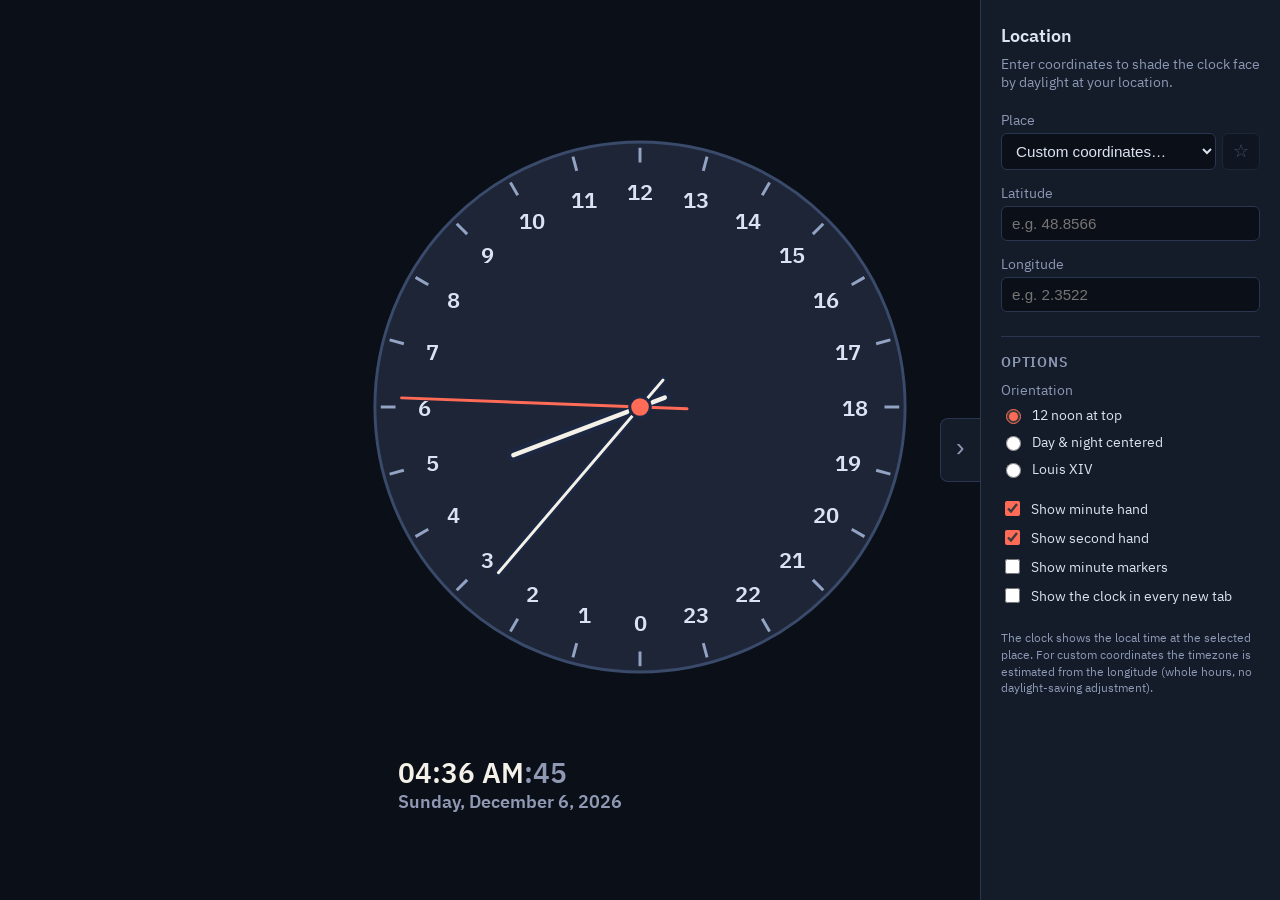
==== clock-extension/newtab.html @ 4c96cc44 "intiial pass at new face" ====
<!DOCTYPE html>
<html lang="en">
<head>
  <meta charset="UTF-8">
  <meta name="viewport" content="width=device-width, initial-scale=1.0">
  <title>24-Hour Clock</title>
  <link rel="stylesheet" href="css/newtab.css">
</head>
<body>
  <main class="clock-area">
    <svg id="clock" viewBox="0 0 440 440" role="img" aria-label="24-hour analog clock with day and night shading">
      <!-- Base face: night is the default; the daylight wedge is painted on top -->
      <circle id="face-base" cx="220" cy="220" r="180" fill="#12233f"></circle>
      <path id="day-wedge" d="" fill="#f4f1e8" visibility="hidden"></path>
      <circle id="face-rim" cx="220" cy="220" r="180" fill="none" stroke="#3a4a6b" stroke-width="2"></circle>
      <g id="sun-markers"></g>
      <g id="minute-ticks"></g>
      <g id="ticks"></g>
      <g id="numerals"></g>
      <!-- Louis XIV wake/sleep lines: over the day/night fill, under the hands -->
      <g id="wake-sleep-lines"></g>
      <g id="hand-hour">
        <line x1="220" y1="238" x2="220" y2="128" stroke="#1c2742" stroke-width="9" stroke-linecap="round"></line>
        <line x1="220" y1="238" x2="220" y2="128" stroke="#f4f1e8" stroke-width="3" stroke-linecap="round"></line>
      </g>
      <g id="hand-minute">
        <line x1="220" y1="244" x2="220" y2="72" stroke="#1c2742" stroke-width="6" stroke-linecap="round"></line>
        <line x1="220" y1="244" x2="220" y2="72" stroke="#f4f1e8" stroke-width="2" stroke-linecap="round"></line>
      </g>
      <g id="hand-second">
        <line x1="220" y1="252" x2="220" y2="58" stroke="#ff6b57" stroke-width="2" stroke-linecap="round"></line>
      </g>
      <circle id="hub" cx="220" cy="220" r="7" fill="#ff6b57" stroke="#1c2742" stroke-width="2"></circle>
    </svg>
    <div class="readout">
      <div id="digital" class="digital" aria-hidden="true"><span id="digital-main"></span><span id="digital-seconds" class="digital-seconds"></span></div>
      <div id="date-readout" class="date-readout"></div>
      <div id="location-readout" class="location-readout"></div>
    </div>
  </main>

  <button id="sidebar-toggle" class="sidebar-toggle" aria-expanded="false" aria-controls="sidebar" title="Location settings">
    <span class="chevron" aria-hidden="true">&#x2039;</span>
    <span class="visually-hidden">Toggle location settings</span>
  </button>

  <aside id="sidebar" class="sidebar" aria-label="Location settings">
    <h1>Location</h1>
    <p class="hint">Enter coordinates to shade the clock face by daylight at your location.</p>

    <div class="field">
      <label for="place-select">Place</label>
      <div class="place-row">
        <select id="place-select"></select>
        <button id="fav-toggle" class="fav-toggle" type="button" aria-pressed="false" title="Add to favorites" disabled>&#9734;</button>
      </div>
    </div>

    <div class="field">
      <label for="lat-input">Latitude</label>
      <input type="number" id="lat-input" min="-90" max="90" step="any" placeholder="e.g. 48.8566" inputmode="decimal">
    </div>
    <div class="field">
      <label for="lon-input">Longitude</label>
      <input type="number" id="lon-input" min="-180" max="180" step="any" placeholder="e.g. 2.3522" inputmode="decimal">
    </div>
    <p id="input-error" class="error" role="alert" hidden></p>

    <div id="sun-times" class="sun-times" hidden>
      <h2>Today</h2>
      <p><span class="sun-label">Sunrise</span> <span id="sunrise-time">–</span></p>
      <p><span class="sun-label">Sunset</span> <span id="sunset-time">–</span></p>
      <p id="polar-note" class="polar-note" hidden></p>
    </div>

    <div class="options">
      <h2>Options</h2>
      <fieldset class="option-group">
        <legend>Orientation</legend>
        <label class="checkbox-label">
          <input type="radio" name="orientation" id="orient-noon" value="noon" checked>
          12 noon at top
        </label>
        <label class="checkbox-label">
          <input type="radio" name="orientation" id="orient-centered" value="centered">
          Day &amp; night centered
        </label>
        <label class="checkbox-label">
          <input type="radio" name="orientation" id="orient-louis" value="louis">
          Louis&nbsp;XIV
        </label>
        <div id="louis-times" class="louis-times" hidden>
          <div class="field">
            <label for="wake-input">Wake up</label>
            <input type="time" id="wake-input" value="07:00">
          </div>
          <div class="field">
            <label for="bed-input">Bedtime</label>
            <input type="time" id="bed-input" value="23:00">
          </div>
        </div>
      </fieldset>
      <label class="checkbox-label">
        <input type="checkbox" id="show-minute" checked>
        Show minute hand
      </label>
      <label class="checkbox-label">
        <input type="checkbox" id="show-second" checked>
        Show second hand
      </label>
      <label class="checkbox-label">
        <input type="checkbox" id="show-minute-marks">
        Show minute markers
      </label>
      <label class="checkbox-label">
        <input type="checkbox" id="override-newtab">
        Show the clock in every new tab
      </label>
    </div>

    <p class="footnote">The clock shows the local time at the selected place. For custom coordinates the timezone is estimated from the longitude (whole hours, no daylight-saving adjustment).</p>
  </aside>

  <script src="js/suncalc.js"></script>
  <script src="js/cities.js"></script>
  <script src="js/clock.js"></script>
  <script src="js/daynight.js"></script>
  <script src="js/sidebar.js"></script>
</body>
</html>
---- clock-extension/css/newtab.css ----
/* IBM Plex Sans, bundled locally: the MV3 CSP for extension pages blocks
   remote font hosts, so the woff2 files ship inside the package. Latin1 only —
   the place list and UI strings stay within U+00FF. SIL OFL 1.1, see
   fonts/LICENSE.txt. */
@font-face {
  font-family: 'IBM Plex Sans';
  font-style: normal;
  font-weight: 400;
  font-display: block;
  src: url('../fonts/IBMPlexSans-Regular-Latin1.woff2') format('woff2');
  unicode-range: U+0000, U+000D, U+0020-007E, U+00A0-00FF, U+0131, U+0152-0153,
    U+02C6, U+02DA, U+02DC, U+2013-2014, U+2018-201A, U+201C-201E, U+2020-2022,
    U+2026, U+2030, U+2039-203A, U+2044, U+20AC, U+2122, U+2212, U+FB01-FB02;
}

@font-face {
  font-family: 'IBM Plex Sans';
  font-style: normal;
  font-weight: 600;
  font-display: block;
  src: url('../fonts/IBMPlexSans-SemiBold-Latin1.woff2') format('woff2');
  unicode-range: U+0000, U+000D, U+0020-007E, U+00A0-00FF, U+0131, U+0152-0153,
    U+02C6, U+02DA, U+02DC, U+2013-2014, U+2018-201A, U+201C-201E, U+2020-2022,
    U+2026, U+2030, U+2039-203A, U+2044, U+20AC, U+2122, U+2212, U+FB01-FB02;
}

:root {
  --bg: #0b0f17;
  --panel-bg: #141b29;
  --panel-border: #2a3550;
  --text: #dbe3f2;
  --text-dim: #8d99b5;
  --accent: #ff6b57;
  --error: #ff8a7a;
  /* Readout block, sampled from the clock face design */
  --readout-bright: #f4f1e9;
  --readout-muted: #8f99b3;
  --font-sans: 'IBM Plex Sans', -apple-system, BlinkMacSystemFont, 'Segoe UI',
    Roboto, Helvetica, Arial, sans-serif;
  --sidebar-width: 300px;
  --toggle-width: 40px;
}

* {
  box-sizing: border-box;
}

html,
body {
  height: 100%;
  margin: 0;
}

body {
  background: var(--bg);
  color: var(--text);
  font-family: var(--font-sans);
  overflow: hidden;
}

/* ---- Clock -------------------------------------------------------- */

.clock-area {
  /* 72vh matches the design's face-to-panel ratio and leaves room for the
     readout block below it */
  --clock-size: min(72vh, 88vw);
  position: absolute;
  inset: 0;
  display: flex;
  flex-direction: column;
  align-items: center;
  justify-content: center;
}

#clock {
  width: var(--clock-size);
  height: var(--clock-size);
}

.numeral {
  font-size: 15px;
  font-weight: 600;
}

.sun-marker {
  stroke: var(--accent);
  stroke-width: 3;
  stroke-linecap: round;
}

.sun-marker-label {
  fill: var(--text-dim);
  font-size: 10px;
  font-variant-numeric: tabular-nums;
}

.wake-sleep-line {
  stroke: #f2c14e;
  stroke-width: 2;
  stroke-linecap: round;
}

.wake-sleep-label {
  fill: #f2c14e;
  font-size: 10px;
  font-variant-numeric: tabular-nums;
}

/* Time / date / location share one left-justified edge and a tight leading,
   as in "clock face design.svg". Sizes are proportional to the clock so the
   block keeps the design's ratios at any window size: the design has the time
   at 4.28% of the face width, with the date and location at 0.64x and 0.43x
   of the time. */
.readout {
  --time-size: clamp(20px, calc(var(--clock-size) * 0.0428), 54px);
  display: flex;
  flex-direction: column;
  text-align: left;
  font-weight: 600;
  line-height: 1;
  margin-top: calc(var(--clock-size) * 0.045);
  /* Matching the clock's width makes the block share its centre line, so the
     padding places the shared left edge exactly where the design has it:
     12.6% in from the left of the face. */
  width: var(--clock-size);
  padding-left: calc(var(--clock-size) * 0.126);
}

.digital {
  font-size: var(--time-size);
  font-variant-numeric: tabular-nums;
  color: var(--readout-bright);
  margin-bottom: calc(var(--time-size) * 0.2);
}

/* Seconds recede so the hour and minute read first */
.digital-seconds {
  color: var(--readout-muted);
}

.date-readout {
  font-size: calc(var(--time-size) * 0.643);
  color: var(--readout-muted);
  margin-bottom: calc(var(--time-size) * 0.215);
}

.location-readout {
  font-size: calc(var(--time-size) * 0.429);
  font-variant-numeric: tabular-nums;
  color: var(--readout-muted);
}

body.hide-minute-hand #hand-minute,
body.hide-second-hand #hand-second {
  display: none;
}

/* Faint 60-tick minute ring, off unless the option is enabled. A midtone
   at low opacity stays subtle on both the day and night slices. */
#minute-ticks {
  display: none;
}

body.show-minute-marks #minute-ticks {
  display: block;
}

.minute-tick {
  stroke: #8a96b0;
  stroke-opacity: 0.5;
}

.minute-label {
  fill: #8a96b0;
  fill-opacity: 0.6;
  font-size: 10px;
  font-weight: 500;
}

/* ---- Sidebar ------------------------------------------------------- */

.sidebar {
  position: fixed;
  top: 0;
  right: 0;
  bottom: 0;
  width: var(--sidebar-width);
  padding: 24px 20px;
  background: var(--panel-bg);
  border-left: 1px solid var(--panel-border);
  transform: translateX(0);
  transition: transform 0.25s ease;
  overflow-y: auto;
}

body.sidebar-collapsed .sidebar {
  transform: translateX(100%);
  visibility: hidden;
  transition: transform 0.25s ease, visibility 0s 0.25s;
}

body.no-transition .sidebar,
body.no-transition .sidebar-toggle {
  transition: none !important;
}

.sidebar h1 {
  margin: 0 0 8px;
  font-size: 1.1rem;
  font-weight: 600;
}

.sidebar h2 {
  margin: 0 0 6px;
  font-size: 0.85rem;
  font-weight: 600;
  text-transform: uppercase;
  letter-spacing: 0.06em;
  color: var(--text-dim);
}

.hint {
  margin: 0 0 20px;
  font-size: 0.85rem;
  color: var(--text-dim);
}

.field {
  margin-bottom: 14px;
}

.field label {
  display: block;
  margin-bottom: 4px;
  font-size: 0.85rem;
  color: var(--text-dim);
}

.field input,
.field select {
  width: 100%;
  padding: 8px 10px;
  font-size: 0.95rem;
  color: var(--text);
  background: var(--bg);
  border: 1px solid var(--panel-border);
  border-radius: 6px;
}

.field input:focus-visible,
.field select:focus-visible {
  outline: 2px solid var(--accent);
  outline-offset: 1px;
}

.place-row {
  display: flex;
  gap: 6px;
}

.place-row select {
  flex: 1;
  min-width: 0;
}

.fav-toggle {
  flex: none;
  width: 38px;
  font-size: 1.1rem;
  line-height: 1;
  color: var(--text-dim);
  background: var(--bg);
  border: 1px solid var(--panel-border);
  border-radius: 6px;
  cursor: pointer;
}

.fav-toggle.is-fav {
  color: var(--accent);
}

.fav-toggle:hover:not(:disabled) {
  color: var(--text);
}

.fav-toggle.is-fav:hover:not(:disabled) {
  color: var(--accent);
}

.fav-toggle:disabled {
  opacity: 0.4;
  cursor: default;
}

.fav-toggle:focus-visible {
  outline: 2px solid var(--accent);
  outline-offset: 1px;
}

.error {
  margin: 0 0 14px;
  font-size: 0.85rem;
  color: var(--error);
}

.sun-times {
  margin-top: 24px;
  padding-top: 16px;
  border-top: 1px solid var(--panel-border);
}

.sun-times p {
  display: flex;
  justify-content: space-between;
  margin: 6px 0;
  font-size: 0.95rem;
  font-variant-numeric: tabular-nums;
}

.sun-label {
  color: var(--text-dim);
}

.polar-note {
  color: var(--accent);
  font-size: 0.9rem;
}

.options {
  margin-top: 24px;
  padding-top: 16px;
  border-top: 1px solid var(--panel-border);
}

.options h2 {
  margin: 0 0 10px;
  font-size: 0.85rem;
  font-weight: 600;
  text-transform: uppercase;
  letter-spacing: 0.06em;
  color: var(--text-dim);
}

.option-group {
  margin: 0 0 12px;
  padding: 0;
  border: none;
}

.option-group legend {
  padding: 0;
  margin-bottom: 6px;
  font-size: 0.85rem;
  color: var(--text-dim);
}

.louis-times {
  display: flex;
  gap: 10px;
  margin: 2px 0 12px 23px;
}

.louis-times .field {
  flex: 1;
  min-width: 0;
  margin-bottom: 0;
}

.louis-times[hidden] {
  display: none;
}

.checkbox-label {
  display: flex;
  align-items: center;
  gap: 8px;
  margin-bottom: 8px;
  font-size: 0.9rem;
  cursor: pointer;
}

.checkbox-label input {
  accent-color: var(--accent);
  width: 15px;
  height: 15px;
}

.checkbox-label input:focus-visible {
  outline: 2px solid var(--accent);
  outline-offset: 1px;
}

.footnote {
  margin-top: 24px;
  font-size: 0.75rem;
  line-height: 1.4;
  color: var(--text-dim);
}

/* ---- Sidebar toggle -------------------------------------------------- */

.sidebar-toggle {
  position: fixed;
  top: 50%;
  right: var(--sidebar-width);
  transform: translateY(-50%);
  width: var(--toggle-width);
  height: 64px;
  display: flex;
  align-items: center;
  justify-content: center;
  background: var(--panel-bg);
  border: 1px solid var(--panel-border);
  border-right: none;
  border-radius: 8px 0 0 8px;
  color: var(--text-dim);
  cursor: pointer;
  transition: right 0.25s ease;
  z-index: 10;
}

body.sidebar-collapsed .sidebar-toggle {
  right: 0;
}

.sidebar-toggle:hover {
  color: var(--text);
}

.sidebar-toggle:focus-visible {
  outline: 2px solid var(--accent);
  outline-offset: 2px;
}

.chevron {
  font-size: 1.6rem;
  line-height: 1;
  transition: transform 0.25s ease;
}

body:not(.sidebar-collapsed) .chevron {
  transform: rotate(180deg);
}

.visually-hidden {
  position: absolute;
  width: 1px;
  height: 1px;
  padding: 0;
  margin: -1px;
  overflow: hidden;
  clip: rect(0 0 0 0);
  white-space: nowrap;
  border: 0;
}

/* ---- Reduced motion --------------------------------------------------- */

@media (prefers-reduced-motion: reduce) {
  .sidebar,
  .sidebar-toggle,
  .chevron {
    transition: none;
  }
}
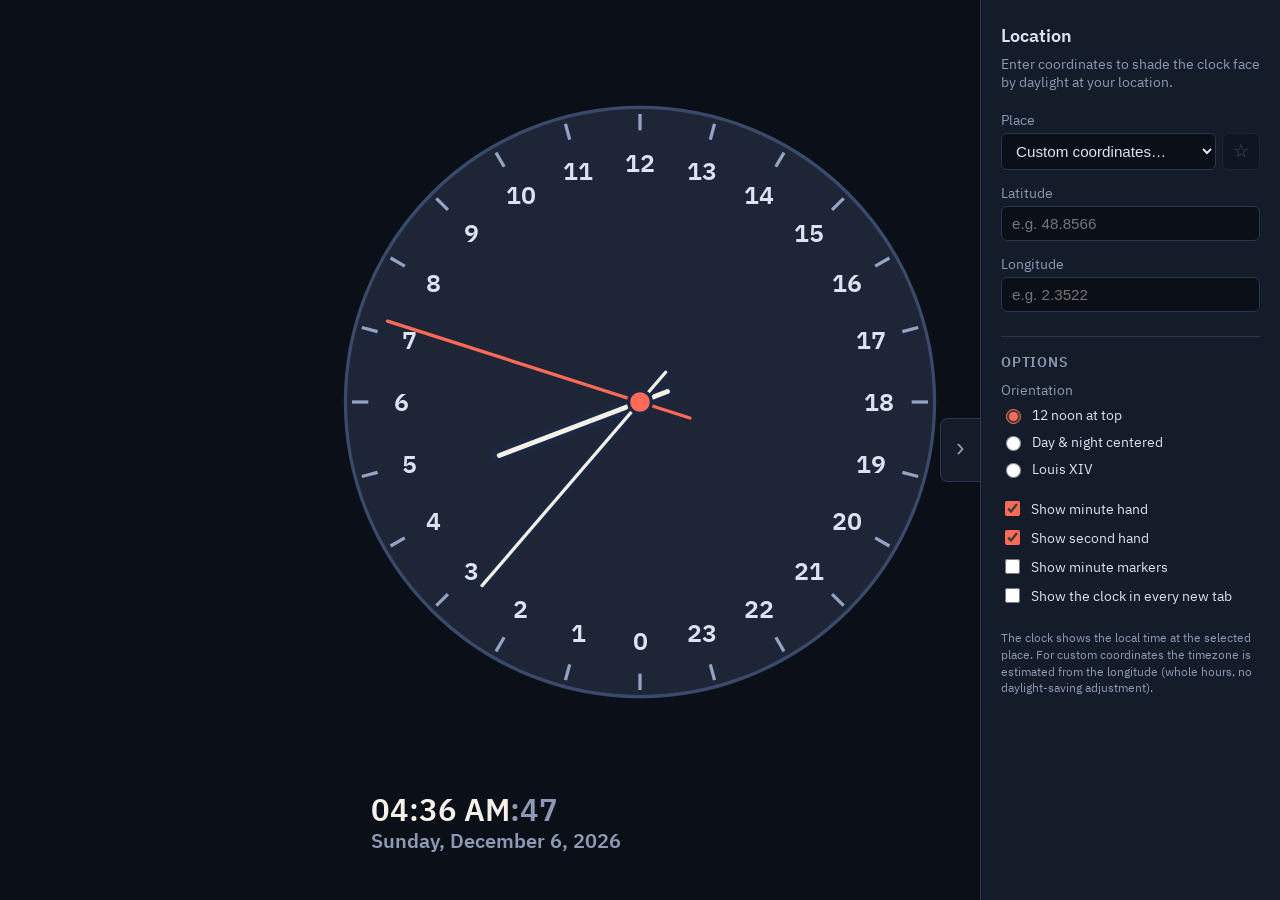
==== commit d72ac3df: "new face design with sun/moon icon" ====
--- a/clock-extension/newtab.html
+++ b/clock-extension/newtab.html
@@ -9,6 +9,24 @@
 <body>
   <main class="clock-area">
     <svg id="clock" viewBox="0 0 440 440" role="img" aria-label="24-hour analog clock with day and night shading">
+      <defs>
+        <!-- The sun is drawn only where the face is in daylight and the moon
+             only where it is in night, so each one is cut off by the edge of
+             the slice it is crossing. daynight.js keeps both regions current. -->
+        <clipPath id="clip-day">
+          <path id="clip-day-path" d=""></path>
+        </clipPath>
+        <clipPath id="clip-night">
+          <path id="clip-night-path" clip-rule="evenodd" d=""></path>
+        </clipPath>
+        <!-- Crescent: a disc with a second disc bitten out of its left. The
+             bite is offset on x only, so the horns point straight up and down
+             whatever the hour. -->
+        <mask id="moon-crescent" maskUnits="userSpaceOnUse" x="-20" y="-20" width="40" height="40">
+          <circle cx="0" cy="0" r="15" fill="#fff"></circle>
+          <circle cx="-8" cy="0" r="15" fill="#000"></circle>
+        </mask>
+      </defs>
       <!-- Base face: night is the default; the daylight wedge is painted on top -->
       <circle id="face-base" cx="220" cy="220" r="180" fill="#12233f"></circle>
       <path id="day-wedge" d="" fill="#f4f1e8" visibility="hidden"></path>
@@ -16,12 +34,38 @@
       <g id="sun-markers"></g>
       <g id="minute-ticks"></g>
       <g id="ticks"></g>
-      <g id="numerals"></g>
+      <!-- Two copies of the numerals, each clipped to one region, so a numeral
+           straddling the day/night edge is drawn dark on the daylight side and
+           light on the night side rather than picking one colour for the whole
+           glyph. daynight.js sets the group fills. -->
+      <g id="numerals-day" clip-path="url(#clip-day)"></g>
+      <g id="numerals-night" clip-path="url(#clip-night)"></g>
       <!-- Louis XIV wake/sleep lines: over the day/night fill, under the hands -->
       <g id="wake-sleep-lines"></g>
       <g id="hand-hour">
         <line x1="220" y1="238" x2="220" y2="128" stroke="#1c2742" stroke-width="9" stroke-linecap="round"></line>
         <line x1="220" y1="238" x2="220" y2="128" stroke="#f4f1e8" stroke-width="3" stroke-linecap="round"></line>
+      </g>
+      <!-- Sun and moon ride the hour hand, above the face and the hour hand it
+           caps, but below the minute and second hands, which sweep over them.
+           The clip lives on the outer group so its path stays in face
+           coordinates while the inner group carries the position. -->
+      <g id="hand-icons">
+        <g clip-path="url(#clip-day)">
+          <g id="sun-icon">
+            <circle r="15" fill="#ebc363" stroke="#16233d" stroke-width="2.5"></circle>
+          </g>
+        </g>
+        <g clip-path="url(#clip-night)">
+          <g id="moon-icon">
+            <!-- The dark side is painted in the night fill rather than left
+                 transparent, so the whole disc hides the hour hand behind it.
+                 The outline goes on last so the crescent cannot cover it. -->
+            <circle r="15" fill="#12233f"></circle>
+            <circle r="15" fill="#f4f1e9" mask="url(#moon-crescent)"></circle>
+            <circle r="15" fill="none" stroke="#16233d" stroke-width="2.5"></circle>
+          </g>
+        </g>
       </g>
       <g id="hand-minute">
         <line x1="220" y1="244" x2="220" y2="72" stroke="#1c2742" stroke-width="6" stroke-linecap="round"></line>
--- a/clock-extension/css/newtab.css
+++ b/clock-extension/css/newtab.css
@@ -61,9 +61,10 @@
 /* ---- Clock -------------------------------------------------------- */
 
 .clock-area {
-  /* 72vh matches the design's face-to-panel ratio and leaves room for the
-     readout block below it */
-  --clock-size: min(72vh, 88vw);
+  /* The readout block below the clock adds roughly 15% of the clock's height
+     (its top margin plus three tightly led lines), so the column runs about
+     1.15x this value — keep it under ~86vh or the location line clips. */
+  --clock-size: min(80vh, 88vw);
   position: absolute;
   inset: 0;
   display: flex;
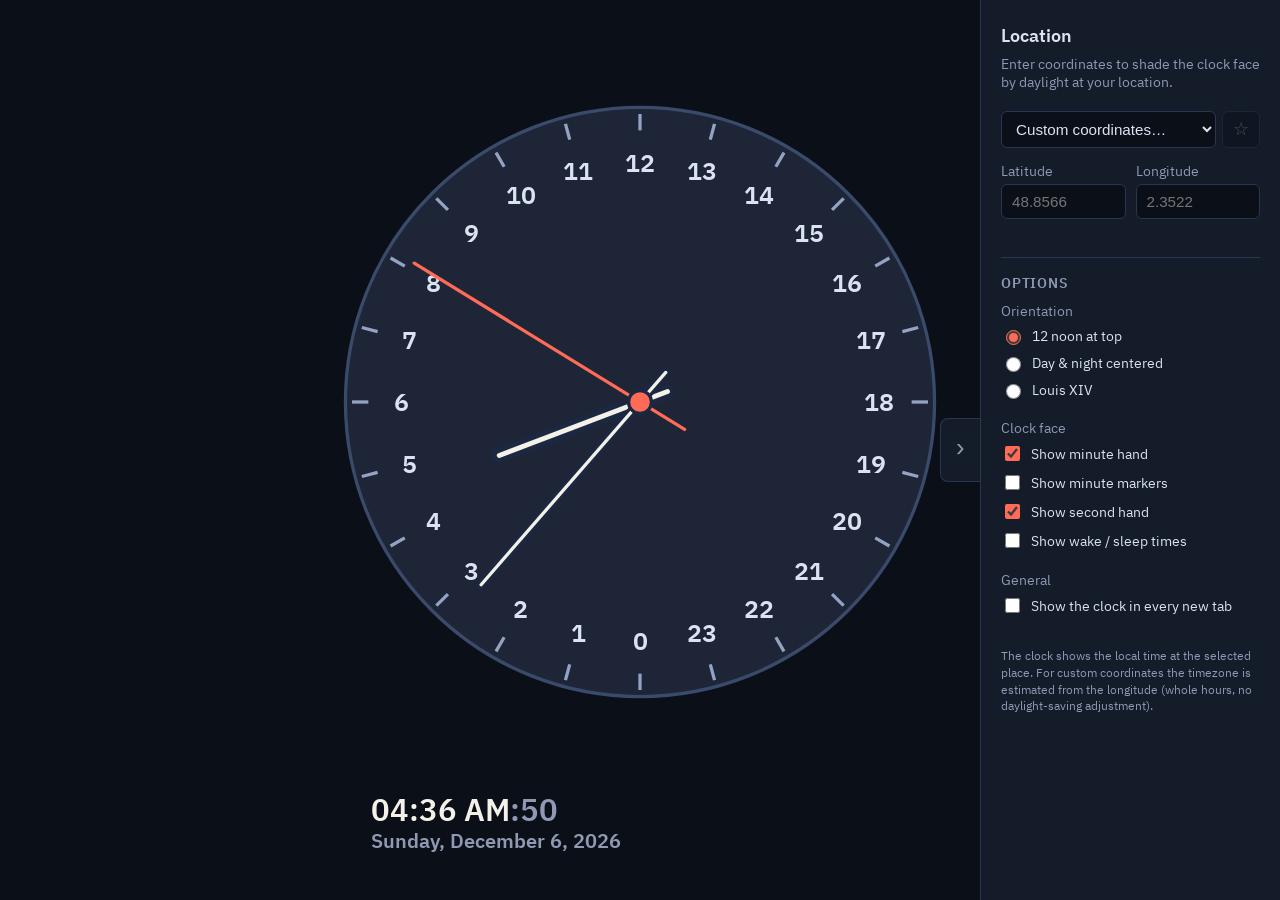
==== commit 7b5e25b7: "options adjusted; wake/sleep display now independent of louis siv mode; tz-lookup implemented for cu" ====
--- a/clock-extension/newtab.html
+++ b/clock-extension/newtab.html
@@ -40,7 +40,7 @@
            glyph. daynight.js sets the group fills. -->
       <g id="numerals-day" clip-path="url(#clip-day)"></g>
       <g id="numerals-night" clip-path="url(#clip-night)"></g>
-      <!-- Louis XIV wake/sleep lines: over the day/night fill, under the hands -->
+      <!-- Wake/sleep lines: over the day/night fill, under the hands -->
       <g id="wake-sleep-lines"></g>
       <g id="hand-hour">
         <line x1="220" y1="238" x2="220" y2="128" stroke="#1c2742" stroke-width="9" stroke-linecap="round"></line>
@@ -93,20 +93,21 @@
     <p class="hint">Enter coordinates to shade the clock face by daylight at your location.</p>
 
     <div class="field">
-      <label for="place-select">Place</label>
       <div class="place-row">
-        <select id="place-select"></select>
+        <select id="place-select" aria-label="Place"></select>
         <button id="fav-toggle" class="fav-toggle" type="button" aria-pressed="false" title="Add to favorites" disabled>&#9734;</button>
       </div>
     </div>
 
-    <div class="field">
-      <label for="lat-input">Latitude</label>
-      <input type="number" id="lat-input" min="-90" max="90" step="any" placeholder="e.g. 48.8566" inputmode="decimal">
-    </div>
-    <div class="field">
-      <label for="lon-input">Longitude</label>
-      <input type="number" id="lon-input" min="-180" max="180" step="any" placeholder="e.g. 2.3522" inputmode="decimal">
+    <div class="coord-row">
+      <div class="field">
+        <label for="lat-input">Latitude</label>
+        <input type="number" id="lat-input" min="-90" max="90" step="any" placeholder="48.8566" inputmode="decimal">
+      </div>
+      <div class="field">
+        <label for="lon-input">Longitude</label>
+        <input type="number" id="lon-input" min="-180" max="180" step="any" placeholder="2.3522" inputmode="decimal">
+      </div>
     </div>
     <p id="input-error" class="error" role="alert" hidden></p>
 
@@ -133,7 +134,27 @@
           <input type="radio" name="orientation" id="orient-louis" value="louis">
           Louis&nbsp;XIV
         </label>
-        <div id="louis-times" class="louis-times" hidden>
+      </fieldset>
+      <fieldset class="option-group">
+        <legend>Clock face</legend>
+        <label class="checkbox-label">
+          <input type="checkbox" id="show-minute" checked>
+          Show minute hand
+        </label>
+        <label class="checkbox-label">
+          <input type="checkbox" id="show-minute-marks">
+          Show minute markers
+        </label>
+        <label class="checkbox-label">
+          <input type="checkbox" id="show-second" checked>
+          Show second hand
+        </label>
+        <label class="checkbox-label">
+          <input type="checkbox" id="show-wake-sleep">
+          Show wake / sleep times
+        </label>
+        <!-- Also shown for Louis XIV, which needs the window to orient the dial. -->
+        <div id="wake-times" class="wake-times" hidden>
           <div class="field">
             <label for="wake-input">Wake up</label>
             <input type="time" id="wake-input" value="07:00">
@@ -144,22 +165,13 @@
           </div>
         </div>
       </fieldset>
-      <label class="checkbox-label">
-        <input type="checkbox" id="show-minute" checked>
-        Show minute hand
-      </label>
-      <label class="checkbox-label">
-        <input type="checkbox" id="show-second" checked>
-        Show second hand
-      </label>
-      <label class="checkbox-label">
-        <input type="checkbox" id="show-minute-marks">
-        Show minute markers
-      </label>
-      <label class="checkbox-label">
-        <input type="checkbox" id="override-newtab">
-        Show the clock in every new tab
-      </label>
+      <fieldset class="option-group">
+        <legend>General</legend>
+        <label class="checkbox-label">
+          <input type="checkbox" id="override-newtab">
+          Show the clock in every new tab
+        </label>
+      </fieldset>
     </div>
 
     <p class="footnote">The clock shows the local time at the selected place. For custom coordinates the timezone is estimated from the longitude (whole hours, no daylight-saving adjustment).</p>
@@ -167,6 +179,7 @@
 
   <script src="js/suncalc.js"></script>
   <script src="js/cities.js"></script>
+  <script src="js/tz-lookup.js"></script>
   <script src="js/clock.js"></script>
   <script src="js/daynight.js"></script>
   <script src="js/sidebar.js"></script>
--- a/clock-extension/css/newtab.css
+++ b/clock-extension/css/newtab.css
@@ -259,6 +259,16 @@
   gap: 6px;
 }
 
+.coord-row {
+  display: flex;
+  gap: 10px;
+}
+
+.coord-row .field {
+  flex: 1;
+  min-width: 0;
+}
+
 .place-row select {
   flex: 1;
   min-width: 0;
@@ -355,19 +365,19 @@
   color: var(--text-dim);
 }
 
-.louis-times {
+.wake-times {
   display: flex;
   gap: 10px;
   margin: 2px 0 12px 23px;
 }
 
-.louis-times .field {
+.wake-times .field {
   flex: 1;
   min-width: 0;
   margin-bottom: 0;
 }
 
-.louis-times[hidden] {
+.wake-times[hidden] {
   display: none;
 }
 
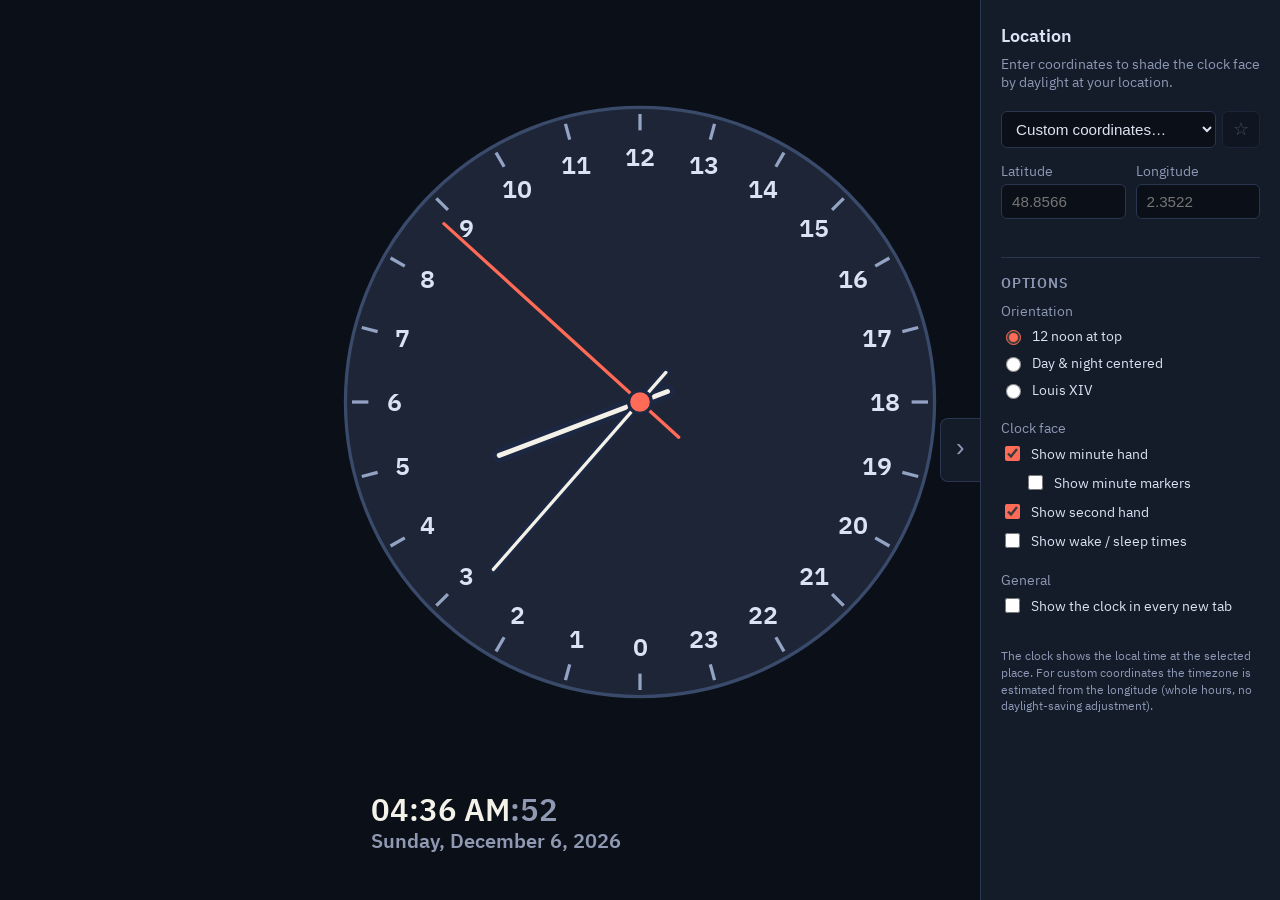
==== commit 82e54560: "moon phase icon update" ====
--- a/clock-extension/newtab.html
+++ b/clock-extension/newtab.html
@@ -19,12 +19,15 @@
         <clipPath id="clip-night">
           <path id="clip-night-path" clip-rule="evenodd" d=""></path>
         </clipPath>
-        <!-- Crescent: a disc with a second disc bitten out of its left. The
-             bite is offset on x only, so the horns point straight up and down
-             whatever the hour. -->
+        <!-- Lit face of the moon, shaped to the current phase by moonphase.js.
+             The half disc is whichever limb the sun is on; the ellipse is the
+             terminator, its width falling to nothing at the quarters. Painted
+             white it adds to the half (gibbous), black it bites into it
+             (crescent). Both are upright in the mask's own frame, so the horns
+             point straight up and down whatever the hour. -->
         <mask id="moon-crescent" maskUnits="userSpaceOnUse" x="-20" y="-20" width="40" height="40">
-          <circle cx="0" cy="0" r="15" fill="#fff"></circle>
-          <circle cx="-8" cy="0" r="15" fill="#000"></circle>
+          <path id="moon-lit-half" d="" fill="#fff"></path>
+          <ellipse id="moon-terminator" cx="0" cy="0" rx="15" ry="15" fill="#000"></ellipse>
         </mask>
       </defs>
       <!-- Base face: night is the default; the daylight wedge is painted on top -->
@@ -58,18 +61,19 @@
         </g>
         <g clip-path="url(#clip-night)">
           <g id="moon-icon">
-            <!-- The dark side is painted in the night fill rather than left
-                 transparent, so the whole disc hides the hour hand behind it.
-                 The outline goes on last so the crescent cannot cover it. -->
-            <circle r="15" fill="#12233f"></circle>
+            <!-- The dark side is painted a touch lighter than the night fill
+                 rather than left transparent, so the whole disc reads against
+                 the face and hides the hour hand behind it. The outline goes on
+                 last so the crescent cannot cover it. -->
+            <circle r="15" fill="#25395e"></circle>
             <circle r="15" fill="#f4f1e9" mask="url(#moon-crescent)"></circle>
             <circle r="15" fill="none" stroke="#16233d" stroke-width="2.5"></circle>
           </g>
         </g>
       </g>
       <g id="hand-minute">
-        <line x1="220" y1="244" x2="220" y2="72" stroke="#1c2742" stroke-width="6" stroke-linecap="round"></line>
-        <line x1="220" y1="244" x2="220" y2="72" stroke="#f4f1e8" stroke-width="2" stroke-linecap="round"></line>
+        <line x1="220" y1="244" x2="220" y2="84" stroke="#1c2742" stroke-width="6" stroke-linecap="round"></line>
+        <line x1="220" y1="244" x2="220" y2="84" stroke="#f4f1e8" stroke-width="2" stroke-linecap="round"></line>
       </g>
       <g id="hand-second">
         <line x1="220" y1="252" x2="220" y2="58" stroke="#ff6b57" stroke-width="2" stroke-linecap="round"></line>
@@ -141,7 +145,8 @@
           <input type="checkbox" id="show-minute" checked>
           Show minute hand
         </label>
-        <label class="checkbox-label">
+        <!-- Markers only mean anything with a minute hand to read against. -->
+        <label class="checkbox-label checkbox-sub" id="minute-marks-row">
           <input type="checkbox" id="show-minute-marks">
           Show minute markers
         </label>
@@ -181,6 +186,7 @@
   <script src="js/cities.js"></script>
   <script src="js/tz-lookup.js"></script>
   <script src="js/clock.js"></script>
+  <script src="js/moonphase.js"></script>
   <script src="js/daynight.js"></script>
   <script src="js/sidebar.js"></script>
 </body>
--- a/clock-extension/css/newtab.css
+++ b/clock-extension/css/newtab.css
@@ -173,9 +173,14 @@
 
 .minute-label {
   fill: #8a96b0;
+  fill-opacity: 0.45;
+  font-size: 9px;
+  font-weight: 500;
+}
+
+.minute-label-quarter {
   fill-opacity: 0.6;
   font-size: 10px;
-  font-weight: 500;
 }
 
 /* ---- Sidebar ------------------------------------------------------- */
@@ -390,6 +395,14 @@
   cursor: pointer;
 }
 
+.checkbox-sub {
+  margin-left: 23px;
+}
+
+.checkbox-sub[hidden] {
+  display: none;
+}
+
 .checkbox-label input {
   accent-color: var(--accent);
   width: 15px;
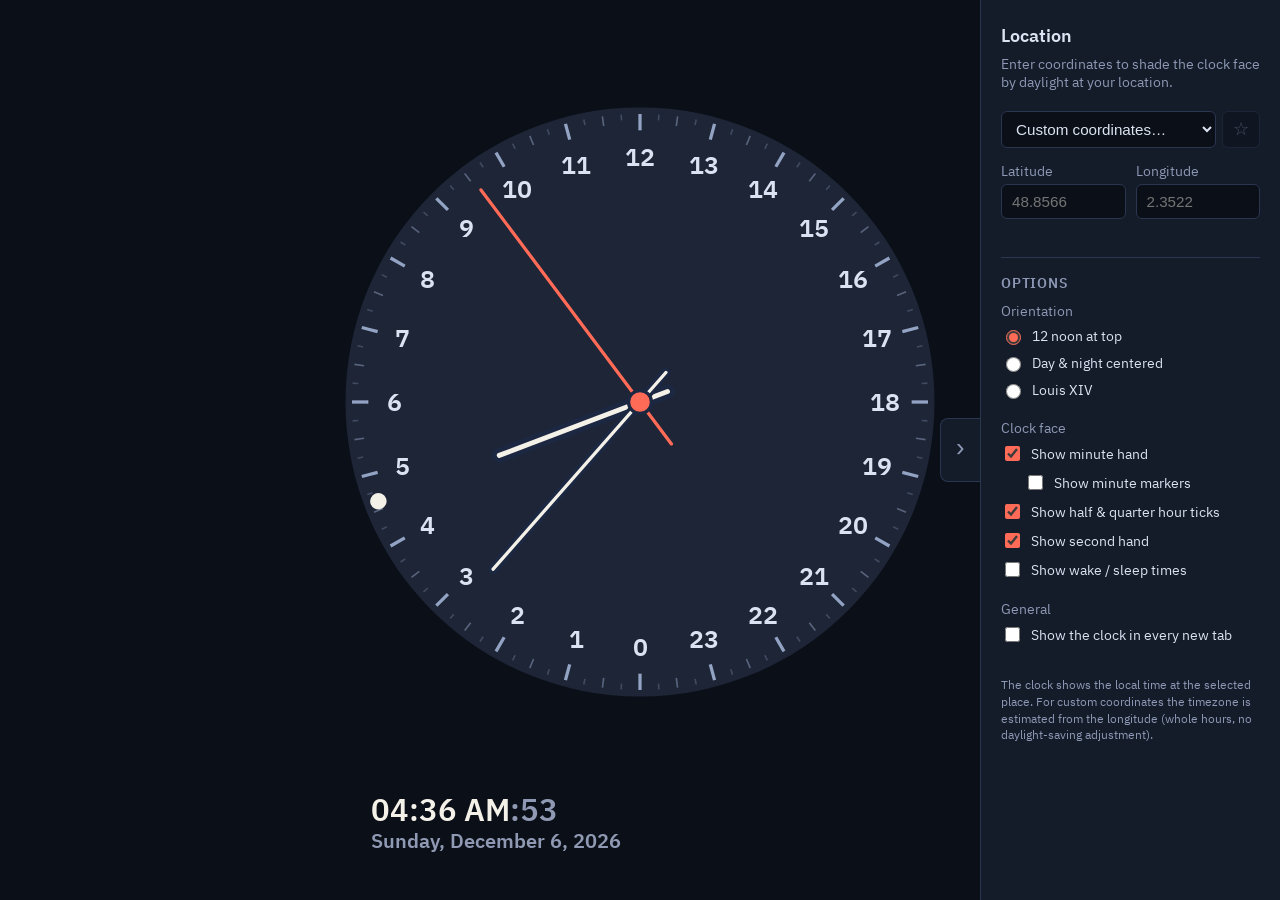
==== commit ac28c26b: "current time tickmark added" ====
--- a/clock-extension/newtab.html
+++ b/clock-extension/newtab.html
@@ -33,8 +33,12 @@
       <!-- Base face: night is the default; the daylight wedge is painted on top -->
       <circle id="face-base" cx="220" cy="220" r="180" fill="#12233f"></circle>
       <path id="day-wedge" d="" fill="#f4f1e8" visibility="hidden"></path>
-      <circle id="face-rim" cx="220" cy="220" r="180" fill="none" stroke="#3a4a6b" stroke-width="2"></circle>
       <g id="sun-markers"></g>
+      <!-- Current time, marked on the rim in the same style as sunrise and
+           sunset. Rotated by clock.js with the hour hand it echoes. -->
+      <g id="now-marker">
+        <circle cx="220" cy="49" r="5" class="now-marker"></circle>
+      </g>
       <g id="minute-ticks"></g>
       <g id="ticks"></g>
       <!-- Two copies of the numerals, each clipped to one region, so a numeral
@@ -150,6 +154,11 @@
           <input type="checkbox" id="show-minute-marks">
           Show minute markers
         </label>
+        <!-- The whole-hour ticks always stay; this is just the subdivisions. -->
+        <label class="checkbox-label">
+          <input type="checkbox" id="show-subhour-ticks" checked>
+          Show half &amp; quarter hour ticks
+        </label>
         <label class="checkbox-label">
           <input type="checkbox" id="show-second" checked>
           Show second hand
--- a/clock-extension/css/newtab.css
+++ b/clock-extension/css/newtab.css
@@ -89,6 +89,20 @@
   stroke-linecap: round;
 }
 
+/* Rides the hour-tick band, filling it edge to edge, in the hour hand's
+   colours: white on the night fill, inverting to the dark fill on the cream
+   daylight wedge. Neither needs an outline — each is already the opposite of
+   what it sits on. clock.js flips the class the moment the marker passes
+   sunrise or sunset. */
+.now-marker {
+  fill: #f4f1e8;
+  stroke: none;
+}
+
+#now-marker.on-day .now-marker {
+  fill: #1c2742;
+}
+
 .sun-marker-label {
   fill: var(--text-dim);
   font-size: 10px;
@@ -153,6 +167,22 @@
 
 body.hide-minute-hand #hand-minute,
 body.hide-second-hand #hand-second {
+  display: none;
+}
+
+/* Sub-hour marks on the hour ring. They take the same day/night stroke as the
+   hours (daynight.js sets it), so fading them by opacity blends each one
+   toward the fill it happens to sit on rather than toward one fixed colour. */
+.tick-half {
+  stroke-opacity: 0.5;
+}
+
+.tick-quarter {
+  stroke-opacity: 0.3;
+}
+
+body.hide-subhour-ticks .tick-half,
+body.hide-subhour-ticks .tick-quarter {
   display: none;
 }
 
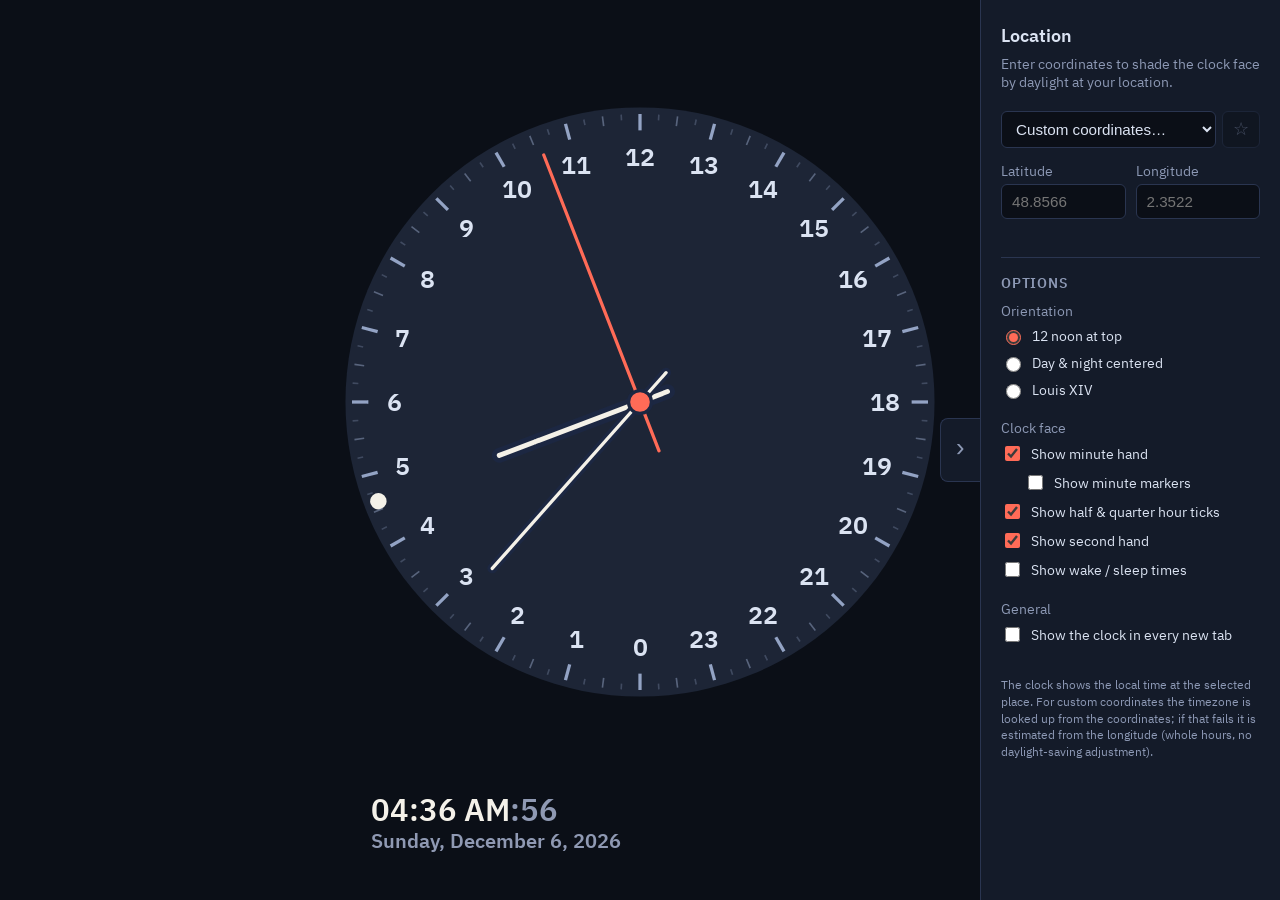
==== commit 21eff900: "release 1.6.0 prep" ====
--- a/clock-extension/newtab.html
+++ b/clock-extension/newtab.html
@@ -188,7 +188,7 @@
       </fieldset>
     </div>
 
-    <p class="footnote">The clock shows the local time at the selected place. For custom coordinates the timezone is estimated from the longitude (whole hours, no daylight-saving adjustment).</p>
+    <p class="footnote">The clock shows the local time at the selected place. For custom coordinates the timezone is looked up from the coordinates; if that fails it is estimated from the longitude (whole hours, no daylight-saving adjustment).</p>
   </aside>
 
   <script src="js/suncalc.js"></script>
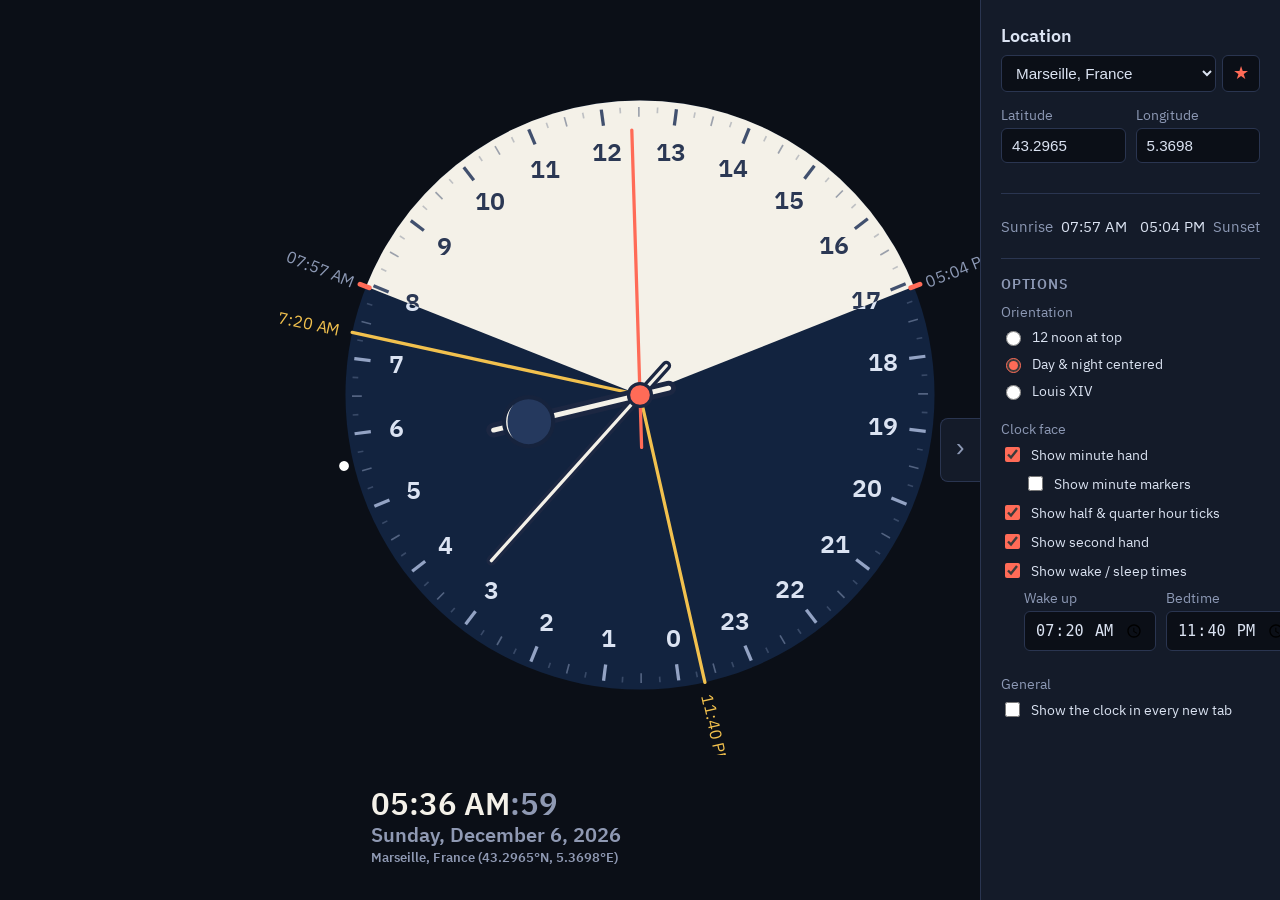
==== commit 4e4eddf2: "option sidebar cleanup" ====
--- a/clock-extension/newtab.html
+++ b/clock-extension/newtab.html
@@ -34,10 +34,10 @@
       <circle id="face-base" cx="220" cy="220" r="180" fill="#12233f"></circle>
       <path id="day-wedge" d="" fill="#f4f1e8" visibility="hidden"></path>
       <g id="sun-markers"></g>
-      <!-- Current time, marked on the rim in the same style as sunrise and
-           sunset. Rotated by clock.js with the hour hand it echoes. -->
+      <!-- Current time, marked just outside the rim. Rotated by clock.js with
+           the hour hand it echoes. -->
       <g id="now-marker">
-        <circle cx="220" cy="49" r="5" class="now-marker"></circle>
+        <circle cx="220" cy="34" r="3" class="now-marker"></circle>
       </g>
       <g id="minute-ticks"></g>
       <g id="ticks"></g>
@@ -98,7 +98,6 @@
 
   <aside id="sidebar" class="sidebar" aria-label="Location settings">
     <h1>Location</h1>
-    <p class="hint">Enter coordinates to shade the clock face by daylight at your location.</p>
 
     <div class="field">
       <div class="place-row">
@@ -120,9 +119,10 @@
     <p id="input-error" class="error" role="alert" hidden></p>
 
     <div id="sun-times" class="sun-times" hidden>
-      <h2>Today</h2>
-      <p><span class="sun-label">Sunrise</span> <span id="sunrise-time">–</span></p>
-      <p><span class="sun-label">Sunset</span> <span id="sunset-time">–</span></p>
+      <p class="sun-times-line">
+        <span><span class="sun-label">Sunrise</span> <span id="sunrise-time">–</span></span>
+        <span><span id="sunset-time">–</span> <span class="sun-label">Sunset</span></span>
+      </p>
       <p id="polar-note" class="polar-note" hidden></p>
     </div>
 
@@ -187,8 +187,6 @@
         </label>
       </fieldset>
     </div>
-
-    <p class="footnote">The clock shows the local time at the selected place. For custom coordinates the timezone is looked up from the coordinates; if that fails it is estimated from the longitude (whole hours, no daylight-saving adjustment).</p>
   </aside>
 
   <script src="js/suncalc.js"></script>
--- a/clock-extension/css/newtab.css
+++ b/clock-extension/css/newtab.css
@@ -89,18 +89,12 @@
   stroke-linecap: round;
 }
 
-/* Rides the hour-tick band, filling it edge to edge, in the hour hand's
-   colours: white on the night fill, inverting to the dark fill on the cream
-   daylight wedge. Neither needs an outline — each is already the opposite of
-   what it sits on. clock.js flips the class the moment the marker passes
-   sunrise or sunset. */
+/* A small white dot just outside the rim, marking the current time. It sits
+   on the page background rather than the face, so it stays one colour and
+   needs no outline or day/night flip. */
 .now-marker {
-  fill: #f4f1e8;
+  fill: #fff;
   stroke: none;
-}
-
-#now-marker.on-day .now-marker {
-  fill: #1c2742;
 }
 
 .sun-marker-label {
@@ -255,12 +249,6 @@
   color: var(--text-dim);
 }
 
-.hint {
-  margin: 0 0 20px;
-  font-size: 0.85rem;
-  color: var(--text-dim);
-}
-
 .field {
   margin-bottom: 14px;
 }
@@ -350,7 +338,7 @@
 }
 
 .sun-times {
-  margin-top: 24px;
+  margin-top: 16px;
   padding-top: 16px;
   border-top: 1px solid var(--panel-border);
 }
@@ -363,6 +351,12 @@
   font-variant-numeric: tabular-nums;
 }
 
+.sun-times-line > span {
+  display: inline-flex;
+  align-items: baseline;
+  gap: 8px;
+}
+
 .sun-label {
   color: var(--text-dim);
 }
@@ -373,7 +367,7 @@
 }
 
 .options {
-  margin-top: 24px;
+  margin-top: 16px;
   padding-top: 16px;
   border-top: 1px solid var(--panel-border);
 }
@@ -442,13 +436,6 @@
 .checkbox-label input:focus-visible {
   outline: 2px solid var(--accent);
   outline-offset: 1px;
-}
-
-.footnote {
-  margin-top: 24px;
-  font-size: 0.75rem;
-  line-height: 1.4;
-  color: var(--text-dim);
 }
 
 /* ---- Sidebar toggle -------------------------------------------------- */
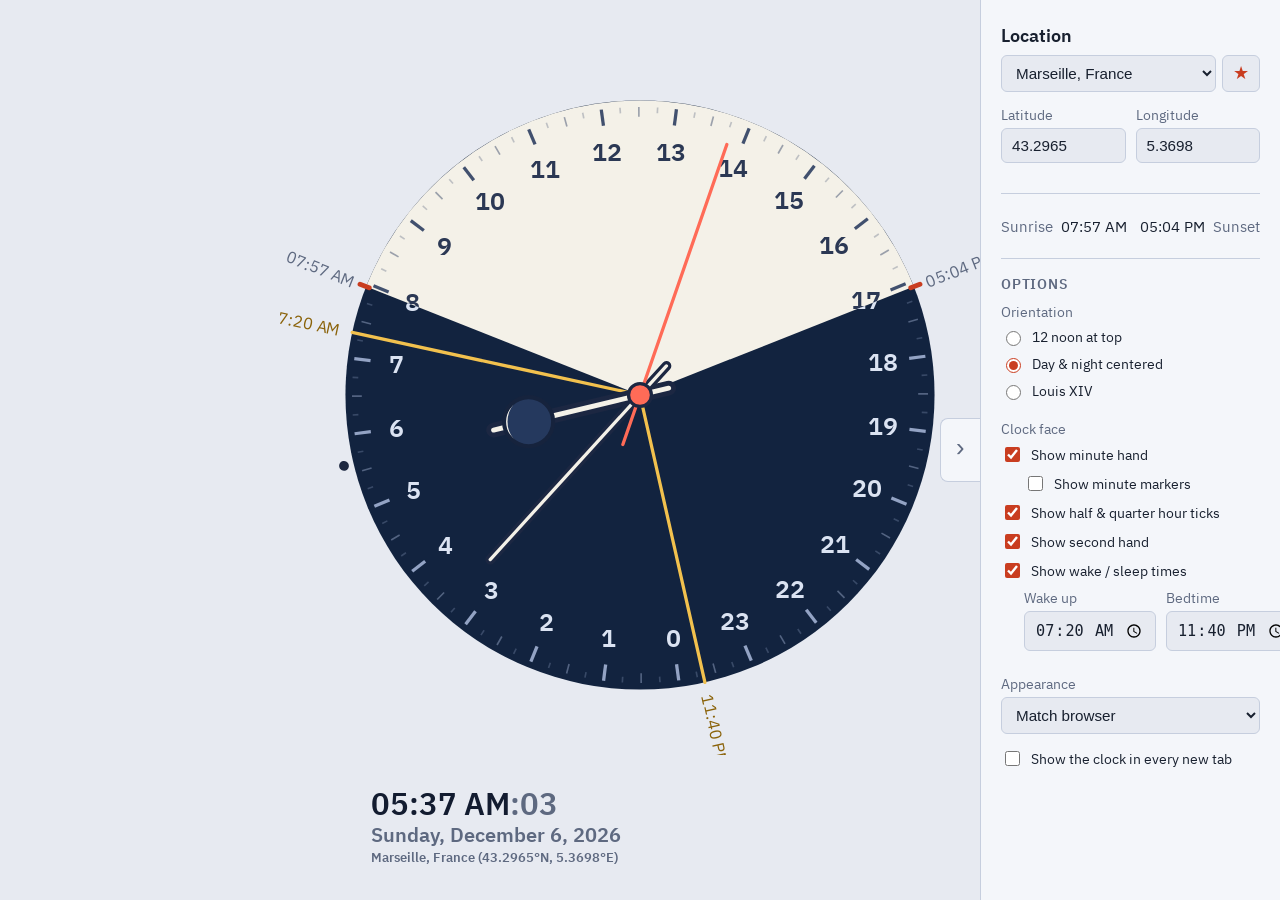
==== commit b4571e96: "light mode support" ====
--- a/clock-extension/newtab.html
+++ b/clock-extension/newtab.html
@@ -5,6 +5,9 @@
   <meta name="viewport" content="width=device-width, initial-scale=1.0">
   <title>24-Hour Clock</title>
   <link rel="stylesheet" href="css/newtab.css">
+  <!-- Before the first paint, so an overridden theme never flashes the other
+       one on the way in. See js/theme.js. -->
+  <script src="js/theme.js"></script>
 </head>
 <body>
   <main class="clock-area">
@@ -179,13 +182,22 @@
           </div>
         </div>
       </fieldset>
-      <fieldset class="option-group">
-        <legend>General</legend>
+      <!-- A plain div, not a fieldset: with no legend there is no group name to
+           give, and both controls below already carry their own label. -->
+      <div class="option-group">
+        <div class="field">
+          <label for="theme-select">Appearance</label>
+          <select id="theme-select">
+            <option value="system">Match browser</option>
+            <option value="light">Light</option>
+            <option value="dark">Dark</option>
+          </select>
+        </div>
         <label class="checkbox-label">
           <input type="checkbox" id="override-newtab">
           Show the clock in every new tab
         </label>
-      </fieldset>
+      </div>
     </div>
   </aside>
 
--- a/clock-extension/css/newtab.css
+++ b/clock-extension/css/newtab.css
@@ -24,21 +24,53 @@
     U+2026, U+2030, U+2039-203A, U+2044, U+20AC, U+2122, U+2212, U+FB01-FB02;
 }
 
+/* Light and dark follow the browser unless the Appearance option overrides
+   them. `color-scheme: light dark` is what makes the page track Chrome's own
+   setting — and it also hands the native controls (the time pickers, the place
+   dropdown) the matching chrome, which they never got while the page was
+   dark-only. Every theme-dependent token below is a light-dark() pair keyed
+   off it, so the override at the bottom of this block only has to pin
+   color-scheme to one value and nothing else needs to know the theme.
+
+   The clock face is deliberately outside all of this: its cream daylight and
+   navy night are the reading the clock exists to give, not styling, so they
+   stay put in either theme. What follows the theme is everything around the
+   face — page background, readout, sidebar, and the marks that sit outside
+   the rim on the background rather than on the face. */
 :root {
-  --bg: #0b0f17;
-  --panel-bg: #141b29;
-  --panel-border: #2a3550;
-  --text: #dbe3f2;
-  --text-dim: #8d99b5;
-  --accent: #ff6b57;
-  --error: #ff8a7a;
+  color-scheme: light dark;
+
+  /* Light stays clear of the face's cream daylight (#f4f1e8): a cooler, very
+     slightly darker grey-blue, so the rim still reads as an edge where the
+     day wedge meets the page. */
+  --bg: light-dark(#e7eaf1, #0b0f17);
+  --panel-bg: light-dark(#f4f6fa, #141b29);
+  --panel-border: light-dark(#c6cede, #2a3550);
+  --text: light-dark(#18202f, #dbe3f2);
+  --text-dim: light-dark(#5e6980, #8d99b5);
+  /* Deepened for light, where the face's #ff6b57 has too little contrast
+     against a pale panel to carry a focus ring or a small glyph. */
+  --accent: light-dark(#c93d20, #ff6b57);
+  --error: light-dark(#b3261e, #ff8a7a);
   /* Readout block, sampled from the clock face design */
-  --readout-bright: #f4f1e9;
-  --readout-muted: #8f99b3;
+  --readout-bright: light-dark(#131c30, #f4f1e9);
+  --readout-muted: light-dark(#5e6980, #8f99b3);
+  /* Marks that sit outside the rim, on the page rather than on the face, so
+     they take the page's theme instead of the face's fixed colors. */
+  --now-marker: light-dark(#1d2740, #ffffff);
+  --wake-label: light-dark(#8a6209, #f2c14e);
   --font-sans: 'IBM Plex Sans', -apple-system, BlinkMacSystemFont, 'Segoe UI',
     Roboto, Helvetica, Arial, sans-serif;
   --sidebar-width: 300px;
   --toggle-width: 40px;
+}
+
+:root[data-theme='light'] {
+  color-scheme: light;
+}
+
+:root[data-theme='dark'] {
+  color-scheme: dark;
 }
 
 * {
@@ -89,11 +121,11 @@
   stroke-linecap: round;
 }
 
-/* A small white dot just outside the rim, marking the current time. It sits
-   on the page background rather than the face, so it stays one colour and
-   needs no outline or day/night flip. */
+/* A small dot just outside the rim, marking the current time. It sits on the
+   page background rather than the face, so it needs no outline or day/night
+   flip — only the page's own light/dark tone. */
 .now-marker {
-  fill: #fff;
+  fill: var(--now-marker);
   stroke: none;
 }
 
@@ -103,6 +135,9 @@
   font-variant-numeric: tabular-nums;
 }
 
+/* The line is drawn on the face, which does not change with the theme, so it
+   keeps the one gold that reads on both the cream and the navy. Its label sits
+   outside the rim on the page, so that one does follow the theme. */
 .wake-sleep-line {
   stroke: #f2c14e;
   stroke-width: 2;
@@ -110,7 +145,7 @@
 }
 
 .wake-sleep-label {
-  fill: #f2c14e;
+  fill: var(--wake-label);
   font-size: 10px;
   font-variant-numeric: tabular-nums;
 }
